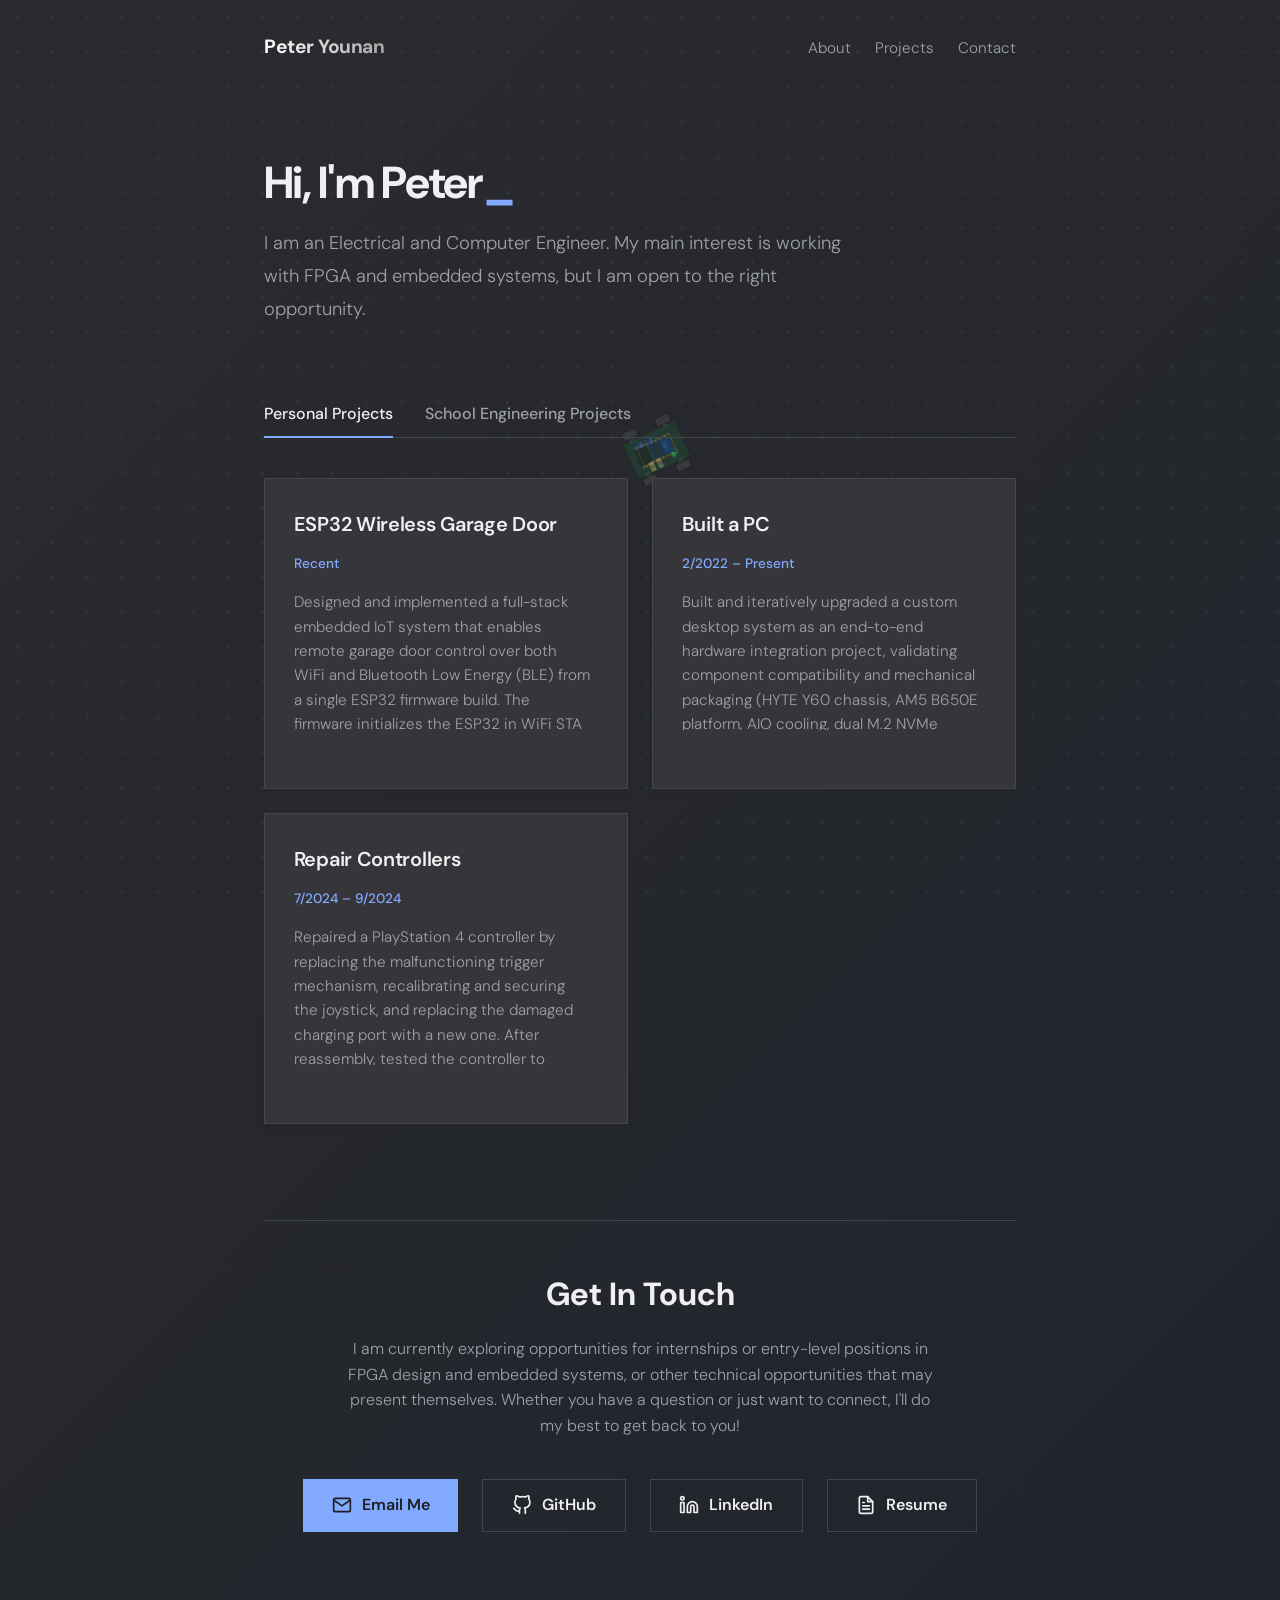
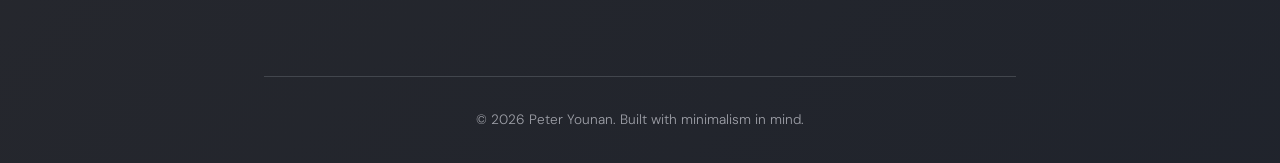
==== index.html @ b7f82e32 "Add Arduino car animation, thinner font (DM Sans), remove rounded corners, click-to-stop LED rainbow" ====
<!DOCTYPE html>
<html lang="en">

<head>
    <meta charset="UTF-8">
    <meta name="viewport" content="width=device-width, initial-scale=1.0">
    <meta name="description"
        content="Peter Younan - Electrical and Computer Engineer specializing in FPGA and embedded systems.">
    <title>Peter Younan | Portfolio</title>
    <link rel="preconnect" href="https://fonts.googleapis.com">
    <link rel="preconnect" href="https://fonts.gstatic.com" crossorigin>
    <link href="https://fonts.googleapis.com/css2?family=DM+Sans:wght@300;400;500&display=swap" rel="stylesheet">
    <link rel="stylesheet" href="style.css">
</head>

<body>
    <canvas id="bg-car-canvas"></canvas>
    <div class="container">
        <header>
            <nav>
                <div class="logo">Peter Younan</div>
                <ul class="nav-links">
                    <li><a href="#">About</a></li>
                    <li><a href="#projects">Projects</a></li>
                    <li><a href="#contact">Contact</a></li>
                </ul>
            </nav>
            <section class="hero">
                <h1>Hi, I'm Peter<span class="cursor">_</span></h1>
                <p>I am an Electrical and Computer Engineer. My main interest is working with FPGA and embedded systems,
                    but I am open to the right opportunity.</p>
            </section>
        </header>

        <main id="projects">
            <div class="tabs">
                <button class="tab-button active" data-tab="personal">Personal Projects</button>
                <button class="tab-button" data-tab="school">School Engineering Projects</button>
            </div>

            <div class="tab-content active" id="personal">
                <div class="project-grid">
                    <div class="project-card">
                        <h3>ESP32 Wireless Garage Door</h3>
                        <p class="project-date">Recent</p>
                        <p class="project-desc">Designed and implemented a full-stack embedded IoT system that enables
                            remote garage door control over both WiFi and Bluetooth Low Energy (BLE) from a single ESP32
                            firmware build. The firmware initializes the ESP32 in WiFi STA mode, connects to a local
                            network, and spins up an HTTP web server on port 80 that serves a self-hosted control
                            interface &mdash; no app or cloud dependency required. The frontend uses asynchronous
                            JavaScript fetch() calls to hit the /pulse endpoint, triggering a 300ms active-low relay
                            pulse on GPIO 23 that simulates a physical button press on the existing garage door opener,
                            requiring zero modification to the original hardware.<br><br>In parallel, a BLE GATT server
                            runs with a custom 128-bit service UUID and writable characteristic, allowing any
                            BLE-capable device to trigger the same pulse by writing a non-zero byte. Connection
                            lifecycle callbacks handle auto-restart of BLE advertising on client disconnect, maintaining
                            persistent discoverability. GPIO state is safely initialized on boot to keep the relay off
                            regardless of startup transients.<br><br><strong>Stack:</strong> C++ &bull; Arduino-ESP32
                            SDK &bull; BLE GATT &bull; HTTP &bull; GPIO</p>
                    </div>
                    <div class="project-card">
                        <h3>Built a PC</h3>
                        <p class="project-date">2/2022 &ndash; Present</p>
                        <p class="project-desc">Built and iteratively upgraded a custom desktop system as an end-to-end
                            hardware integration project, validating component compatibility and mechanical packaging
                            (HYTE Y60 chassis, AM5 B650E platform, AIO cooling, dual M.2 NVMe storage). Performed
                            motherboard BIOS/firmware updates to ensure stable CPU support (Ryzen 7 7800X3D), installed
                            and configured Windows on NVMe storage, and executed bring-up verification (POST/boot,
                            device detection). Resolved integration issues through systematic cable routing and
                            connector/clearance troubleshooting to improve airflow, serviceability, and overall system
                            reliability.</p>
                    </div>
                    <div class="project-card">
                        <h3>Repair Controllers</h3>
                        <p class="project-date">7/2024 &ndash; 9/2024</p>
                        <p class="project-desc">Repaired a PlayStation 4 controller by replacing the malfunctioning
                            trigger mechanism, recalibrating and securing the joystick, and replacing the damaged
                            charging port with a new one. After reassembly, tested the controller to ensure all
                            functionalities were restored and collected components from other faulty controllers to
                            restore another controller and worked after diagnostic test.</p>
                    </div>
                </div>
            </div>

            <div class="tab-content" id="school">
                <div class="project-grid">
                    <div class="project-card">
                        <h3>Bluetooth-Controlled Smart Car</h3>
                        <p class="project-date">1/2026 &ndash; 3/2026</p>
                        <p class="project-desc">Designed and built a fully functional 4WD robotic car controlled
                            wirelessly via a smartphone and HC-05 Bluetooth module. The system uses an
                            Arduino-compatible microcontroller to receive serial commands and drive four DC gear motors
                            through two L293D H-bridge ICs using PWM speed control.<br><br>Key
                            contributions:<br>Architected the full hardware stack: HC-05 UART serial link &rarr; Arduino
                            &rarr; dual L293D motor drivers &rarr; 4WD chassis. Wrote and tested embedded C++ firmware
                            implementing real-time Bluetooth command parsing, differential steering logic, and safe
                            motor startup state. Designed the software control flowchart and documented the complete
                            wiring configuration across 12 motor-driver pin connections. Conducted power and cost
                            analysis for a future ultrasonic obstacle-detection feature (HC-SR04), computing a 75 mW
                            draw increase at $6.95 added hardware cost. Addressed real-world design factors including
                            public safety, environmental impact, and accessibility.</p>
                        <a href="Bluetooth_Design_Project.pdf" target="_blank" rel="noopener noreferrer"
                            class="project-link">Read Project PDF &rarr;</a>
                    </div>
                    <div class="project-card">
                        <h3>Automated Blinds</h3>
                        <p class="project-date">1/2025 &ndash; 4/2025</p>
                        <p class="project-desc">A group of engineers created a design for an automated blind with
                            calculations of torque for correct motors, built a design in CAD to ensure measurements fit
                            together for motors and 3D printed parts. Controlled how it operated with a light sensor and
                            a motor to move the blinds from open to closed based on the lux level reading. Created
                            manual mode with remote to open or close blinds.</p>
                        <a href="Team_3_EGR2800_Design_Proposal.pdf" target="_blank" rel="noopener noreferrer"
                            class="project-link">Read Design Proposal &rarr;</a>
                    </div>
                    <div class="project-card">
                        <h3>Tic Tac Toe Game</h3>
                        <p class="project-date">2/2025 &ndash; 4/2025</p>
                        <p class="project-desc">Collaborated with three engineers to build an interactive Tic-Tac-Toe
                            game on the Dragon12-Lite board using C. Implemented a physical, illuminated game board on a
                            breadboard with a 9x9 LED grid driven through the board's data pins for real-time move
                            visualization. Developed joystick controls enabling up/down/left/right and diagonal
                            navigation for simple gameplay. Implemented the board's built-in LCD to manage the user
                            interface to say players turn, keep track of game score, and display winner.</p>
                        <a href="Tic-Tac-Toe.pdf" target="_blank" rel="noopener noreferrer" class="project-link">Read
                            Game Report &rarr;</a>
                    </div>
                    <div class="project-card">
                        <h3>Signed Calculator FPGA</h3>
                        <p class="project-date">1/2024 &ndash; 4/2024</p>
                        <p class="project-desc">Group of engineers designed a schematic for the calculator for each
                            component and logic function. Programed using a Nexys A7-100T board by coding the parts in
                            Vivado to create addition, subtraction, multiplication, and division functions for signed
                            and unsigned numbers and displayed it with LEDs and function ran by pressing buttons on the
                            board. Tested by generating waveform and verified output on the board.</p>
                        <a href="FPGA_Calculator_Project.pdf" target="_blank" rel="noopener noreferrer"
                            class="project-link">Read Logic Schematic &rarr;</a>
                    </div>
                    <div class="project-card">
                        <h3>CATIA Kitchen Mixer</h3>
                        <p class="project-date">9/2022 &ndash; 12/2022</p>
                        <p class="project-desc">Collaborated with 2 engineers to design a full-scale kitchen mixer in
                            CATIA, each teammate modeled assigned components like housing, gear train, motor mount,
                            bowl, whisk. Divided the work between each member and assembled all necessary components to
                            assemble life size replica of mixer in CAD. Exploded the parts while labeling each component
                            and created a presentation for manufacture and explain each part and functionality as
                            intended for industry.</p>
                        <a href="javascript:void(0);" onclick="openModal('kitchenMixer')" class="project-link">View
                            Project Slides &rarr;</a>
                    </div>
                </div>
            </div>
        </main>

        <section id="contact" class="contact-section">
            <h2>Get In Touch</h2>
            <p>I am currently exploring opportunities for internships or entry-level positions in FPGA design and
                embedded systems, or other technical opportunities that may present themselves. Whether you have a
                question or just want to connect, I'll do my best to get back to you!</p>
            <div class="contact-links">
                <a href="mailto:your.email@example.com" class="contact-btn">
                    <svg xmlns="http://www.w3.org/2000/svg" width="20" height="20" viewBox="0 0 24 24" fill="none"
                        stroke="currentColor" stroke-width="2" stroke-linecap="round" stroke-linejoin="round">
                        <path d="M4 4h16c1.1 0 2 .9 2 2v12c0 1.1-.9 2-2 2H4c-1.1 0-2-.9-2-2V6c0-1.1.9-2 2-2z"></path>
                        <polyline points="22,6 12,13 2,6"></polyline>
                    </svg>
                    Email Me
                </a>
                <a href="https://github.com/Petre000" target="_blank" rel="noopener noreferrer"
                    class="contact-btn outline">
                    <svg xmlns="http://www.w3.org/2000/svg" width="20" height="20" viewBox="0 0 24 24" fill="none"
                        stroke="currentColor" stroke-width="2" stroke-linecap="round" stroke-linejoin="round">
                        <path
                            d="M9 19c-5 1.5-5-2.5-7-3m14 6v-3.87a3.37 3.37 0 0 0-.94-2.61c3.14-.35 6.44-1.54 6.44-7A5.44 5.44 0 0 0 20 4.77 5.07 5.07 0 0 0 19.91 1S18.73.65 16 2.48a13.38 13.38 0 0 0-7 0C6.27.65 5.09 1 5.09 1A5.07 5.07 0 0 0 5 4.77a5.44 5.44 0 0 0-1.5 3.78c0 5.42 3.3 6.61 6.44 7A3.37 3.37 0 0 0 9 18.13V22">
                        </path>
                    </svg>
                    GitHub
                </a>
                <a href="https://www.linkedin.com/in/peter-younan-989961299/" target="_blank" rel="noopener noreferrer"
                    class="contact-btn outline">
                    <svg xmlns="http://www.w3.org/2000/svg" width="20" height="20" viewBox="0 0 24 24" fill="none"
                        stroke="currentColor" stroke-width="2" stroke-linecap="round" stroke-linejoin="round">
                        <path d="M16 8a6 6 0 0 1 6 6v7h-4v-7a2 2 0 0 0-2-2 2 2 0 0 0-2 2v7h-4v-7a6 6 0 0 1 6-6z"></path>
                        <rect x="2" y="9" width="4" height="12"></rect>
                        <circle cx="4" cy="4" r="2"></circle>
                    </svg>
                    LinkedIn
                </a>
                <a href="resume.pdf" target="_blank" rel="noopener noreferrer" class="contact-btn outline">
                    <svg xmlns="http://www.w3.org/2000/svg" width="20" height="20" viewBox="0 0 24 24" fill="none"
                        stroke="currentColor" stroke-width="2" stroke-linecap="round" stroke-linejoin="round">
                        <path d="M14 2H6a2 2 0 0 0-2 2v16a2 2 0 0 0 2 2h12a2 2 0 0 0 2-2V8z"></path>
                        <polyline points="14 2 14 8 20 8"></polyline>
                        <line x1="16" y1="13" x2="8" y2="13"></line>
                        <line x1="16" y1="17" x2="8" y2="17"></line>
                        <polyline points="10 9 9 9 8 9"></polyline>
                    </svg>
                    Resume
                </a>
            </div>
        </section>

        <footer>
            <p>&copy; 2026 Peter Younan. Built with minimalism in mind.</p>
        </footer>
    </div>

    <!-- Project Gallery Modal -->
    <div id="project-modal" class="modal">
        <span class="close-modal" onclick="closeModal()">&times;</span>
        <div class="modal-gallery-container">
            <button class="modal-nav prev-btn" onclick="changeSlide(-1)">&#10094;</button>
            <div class="modal-content">
                <img id="modal-img" src="" alt="Project Slide">
                <div id="modal-caption" class="modal-caption"></div>
            </div>
            <button class="modal-nav next-btn" onclick="changeSlide(1)">&#10095;</button>
        </div>
    </div>

    <script src="script.js"></script>
</body>

</html>
---- style.css ----
:root {
    --bg-color: #2b2b2f; /* Greyish color, dark but not too dark */
    --surface-color: #36363a;
    --text-primary: #f0f0f2;
    --text-secondary: #9ea0a8;
    --accent: #82aaff;
    --accent-hover: #a1c1ff;
    --border: #42464d;
    --transition: all 0.3s cubic-bezier(0.25, 0.8, 0.25, 1);
}

/* Background car canvas */
#bg-car-canvas {
    position: fixed;
    top: 0;
    left: 0;
    width: 100%;
    height: 100%;
    pointer-events: none;
    z-index: 0;
}

* {
    margin: 0;
    padding: 0;
    box-sizing: border-box;
}

body {
    font-family: 'DM Sans', -apple-system, BlinkMacSystemFont, "Segoe UI", Roboto, Helvetica, Arial, sans-serif;
    font-weight: 300;
    background: linear-gradient(-45deg, #2b2b2f, #212630, #1c212b, #2b2b2f);
    background-size: 400% 400%;
    animation: gradientBG 20s ease infinite;
    color: var(--text-primary);
    line-height: 1.6;
    -webkit-font-smoothing: antialiased;
    position: relative;
    z-index: 0;
}

body::before {
    content: '';
    position: fixed;
    top: 0; left: 0; right: 0; bottom: 0;
    z-index: -1;
    pointer-events: none;
    background-image: radial-gradient(rgba(119, 142, 187, 0.15) 1.5px, transparent 1.5px);
    background-size: 35px 35px;
    opacity: 0.6;
}

a {
    color: var(--text-primary);
    text-decoration: none;
    transition: var(--transition);
}

a:hover {
    color: var(--accent);
}

.container {
    max-width: 800px;
    margin: 0 auto;
    padding: 2rem 1.5rem;
    position: relative;
    z-index: 1;
}

/* Header & Nav */
header {
    margin-bottom: 4rem;
    animation: fadeInDown 0.8s ease-out forwards;
    opacity: 0;
}

nav {
    display: flex;
    justify-content: space-between;
    align-items: center;
    margin-bottom: 6rem;
}

.logo {
    font-weight: 700;
    font-size: 1.2rem;
    letter-spacing: -0.5px;
    background: linear-gradient(90deg, #ffffff, #a8a8a8);
    background-clip: text;
    -webkit-background-clip: text;
    -webkit-text-fill-color: transparent;
}

.nav-links {
    list-style: none;
    display: flex;
    gap: 1.5rem;
}

.nav-links a {
    font-size: 0.95rem;
    color: var(--text-secondary);
}

.nav-links a:hover {
    color: var(--text-primary);
}

/* Hero Section */
.hero h1 {
    font-size: 2.8rem;
    font-weight: 700;
    margin-bottom: 1.2rem;
    line-height: 1.1;
    letter-spacing: -1.2px;
}

.cursor {
    display: inline-block;
    color: var(--accent);
    animation: blink 1.2s step-end infinite;
    margin-left: 2px;
}

@keyframes blink {
    0%, 100% { opacity: 1; }
    50% { opacity: 0; }
}

@keyframes gradientBG {
    0% { background-position: 0% 50%; }
    50% { background-position: 100% 50%; }
    100% { background-position: 0% 50%; }
}

.hero p {
    font-size: 1.15rem;
    color: var(--text-secondary);
    max-width: 600px;
    line-height: 1.8;
}

/* Tabs */
.tabs {
    display: flex;
    gap: 2rem;
    margin-bottom: 2.5rem;
    border-bottom: 1px solid var(--border);
    animation: fadeInUp 0.8s ease-out 0.2s forwards;
    opacity: 0;
}

.tab-button {
    background: none;
    border: none;
    color: var(--text-secondary);
    font-size: 1rem;
    font-family: inherit;
    font-weight: 500;
    padding: 0.8rem 0;
    cursor: pointer;
    position: relative;
    transition: var(--transition);
}

.tab-button:hover {
    color: var(--text-primary);
}

.tab-button.active {
    color: var(--text-primary);
}

.tab-button::after {
    content: '';
    position: absolute;
    bottom: -1px;
    left: 0;
    width: 0%;
    height: 2px;
    background-color: var(--accent);
    transition: width 0.3s cubic-bezier(0.25, 0.8, 0.25, 1);
}

.tab-button.active::after {
    width: 100%;
}

/* Projects */
.tab-content {
    display: none;
    animation: fadeIn 0.4s ease-out forwards;
}

.tab-content.active {
    display: block;
}

.project-grid {
    display: grid;
    grid-template-columns: repeat(auto-fill, minmax(320px, 1fr));
    gap: 1.5rem;
}

.project-card {
    background-color: var(--surface-color);
    border: 1px solid var(--border);
    border-radius: 0;
    padding: 1.8rem;
    transition: var(--transition);
    box-shadow: 0 4px 6px rgba(0,0,0,0.05);
}

.project-card:hover {
    transform: translateY(-6px) scale(1.015);
    box-shadow: 0 14px 28px rgba(0, 0, 0, 0.3), 0 0 20px rgba(119, 142, 187, 0.15);
    border-color: var(--accent);
    background-color: #3e4149;
}

.project-card h3 {
    font-size: 1.25rem;
    margin-bottom: 0.8rem;
    font-weight: 600;
    letter-spacing: -0.3px;
}

.project-card .project-date {
    font-size: 0.85rem;
    color: var(--accent);
    margin-bottom: 1rem;
    font-weight: 500;
}

.project-card p {
    color: var(--text-secondary);
    font-size: 0.95rem;
    line-height: 1.6;
    margin-bottom: 1.8rem;
}

.project-card .project-desc {
    max-height: 140px;
    overflow-y: auto;
    padding-right: 8px;
}

/* Custom Scrollbar for Project Descriptions */
.project-card .project-desc::-webkit-scrollbar {
    width: 6px;
}
.project-card .project-desc::-webkit-scrollbar-track {
    background: rgba(255, 255, 255, 0.03);
    border-radius: 0;
}
.project-card .project-desc::-webkit-scrollbar-thumb {
    background: #5a5f6b;
    border-radius: 0;
}
.project-card .project-desc::-webkit-scrollbar-thumb:hover {
    background: var(--accent);
}

.project-link {
    font-size: 0.9rem;
    font-weight: 600;
    color: var(--accent);
    position: relative;
    display: inline-flex;
    align-items: center;
}

.project-link:hover {
    color: var(--accent-hover);
}

/* Contact Section */
.contact-section {
    margin-top: 6rem;
    padding: 3rem 0;
    text-align: center;
    border-top: 1px solid var(--border);
    animation: fadeInUp 0.8s ease-out 0.3s forwards;
    opacity: 0;
}

.contact-section h2 {
    font-size: 2rem;
    margin-bottom: 1rem;
    font-weight: 700;
}

.contact-section p {
    color: var(--text-secondary);
    max-width: 600px;
    margin: 0 auto 2.5rem auto;
    line-height: 1.6;
}

.contact-links {
    display: flex;
    justify-content: center;
    gap: 1.5rem;
    flex-wrap: wrap;
}

.contact-btn {
    display: inline-flex;
    align-items: center;
    gap: 0.6rem;
    padding: 0.8rem 1.8rem;
    background-color: var(--accent);
    color: #1e1e24;
    font-weight: 600;
    border-radius: 0;
    transition: var(--transition);
}

.contact-btn:hover {
    background-color: var(--accent-hover);
    transform: translateY(-2px);
    color: #1e1e24;
}

.contact-btn.outline {
    background-color: transparent;
    border: 1px solid var(--border);
    color: var(--text-primary);
}

.contact-btn.outline:hover {
    border-color: var(--accent);
    color: var(--accent);
    background-color: rgba(130, 170, 255, 0.05);
}

/* Footer */
footer {
    margin-top: 6rem;
    padding-top: 2rem;
    border-top: 1px solid var(--border);
    text-align: center;
    color: var(--text-secondary);
    font-size: 0.85rem;
    animation: fadeInUp 0.8s ease-out 0.4s forwards;
    opacity: 0;
}

/* Animations */
@keyframes fadeInDown {
    from { opacity: 0; transform: translateY(-15px); }
    to { opacity: 1; transform: translateY(0); }
}

@keyframes fadeInUp {
    from { opacity: 0; transform: translateY(15px); }
    to { opacity: 1; transform: translateY(0); }
}

@keyframes fadeIn {
    from { opacity: 0; }
    to { opacity: 1; }
}

@media (max-width: 600px) {
    .tabs {
        flex-direction: column;
        gap: 0.5rem;
        border-bottom: none;
        padding-bottom: 1rem;
    }
    .tab-button::after {
        display: none;
    }
    .tab-button {
        text-align: left;
        padding: 0.8rem 1rem;
        border-radius: 0;
        background-color: var(--surface-color);
        border: 1px solid var(--border);
    }
    .tab-button.active {
        background-color: #404247;
        color: var(--accent);
        border-color: var(--accent);
    }
}

/* --- Modal Gallery Styles --- */
.modal {
    display: none;
    position: fixed;
    z-index: 1000;
    left: 0;
    top: 0;
    width: 100%;
    height: 100%;
    overflow: hidden;
    background-color: rgba(20, 20, 25, 0.95);
    backdrop-filter: blur(8px);
    opacity: 0;
    transition: opacity 0.3s ease;
}

.modal.show {
    display: flex;
    justify-content: center;
    align-items: center;
    opacity: 1;
}

.modal-gallery-container {
    display: flex;
    align-items: center;
    justify-content: center;
    width: 100%;
    max-width: 1200px;
    height: 100vh;
    position: relative;
    gap: 30px;
}

.modal-content {
    display: flex;
    flex-direction: column;
    align-items: center;
    justify-content: center;
    width: 80%;
}

#modal-img {
    max-width: 100%;
    max-height: 80vh;
    border-radius: 0;
    box-shadow: 0 10px 30px rgba(0,0,0,0.5);
    object-fit: contain;
    user-select: none;
}

.modal-caption {
    margin-top: 15px;
    color: var(--text-secondary);
    font-size: 1.1rem;
    text-align: center;
}

.close-modal {
    position: absolute;
    top: 30px;
    right: 40px;
    color: var(--text-secondary);
    font-size: 45px;
    font-weight: 300;
    cursor: pointer;
    transition: color 0.2s;
    z-index: 1001;
}

.close-modal:hover {
    color: var(--text-primary);
}

.modal-nav {
    background: rgba(255, 255, 255, 0.05);
    border: none;
    color: var(--text-secondary);
    font-size: 40px;
    padding: 20px 25px;
    cursor: pointer;
    border-radius: 0;
    transition: all 0.2s ease;
    display: flex;
    align-items: center;
    justify-content: center;
}

.modal-nav:hover {
    background: var(--accent);
    color: #1e1e24;
}

@media (max-width: 768px) {
    .modal-gallery-container {
        flex-direction: column;
    }
    .modal-nav {
        position: absolute;
        top: 50%;
        transform: translateY(-50%);
        padding: 10px 15px;
        z-index: 50;
    }
    .prev-btn { left: 10px; }
    .next-btn { right: 10px; }
    .modal-content {
        width: 100%;
        padding: 0 15px;
    }
}
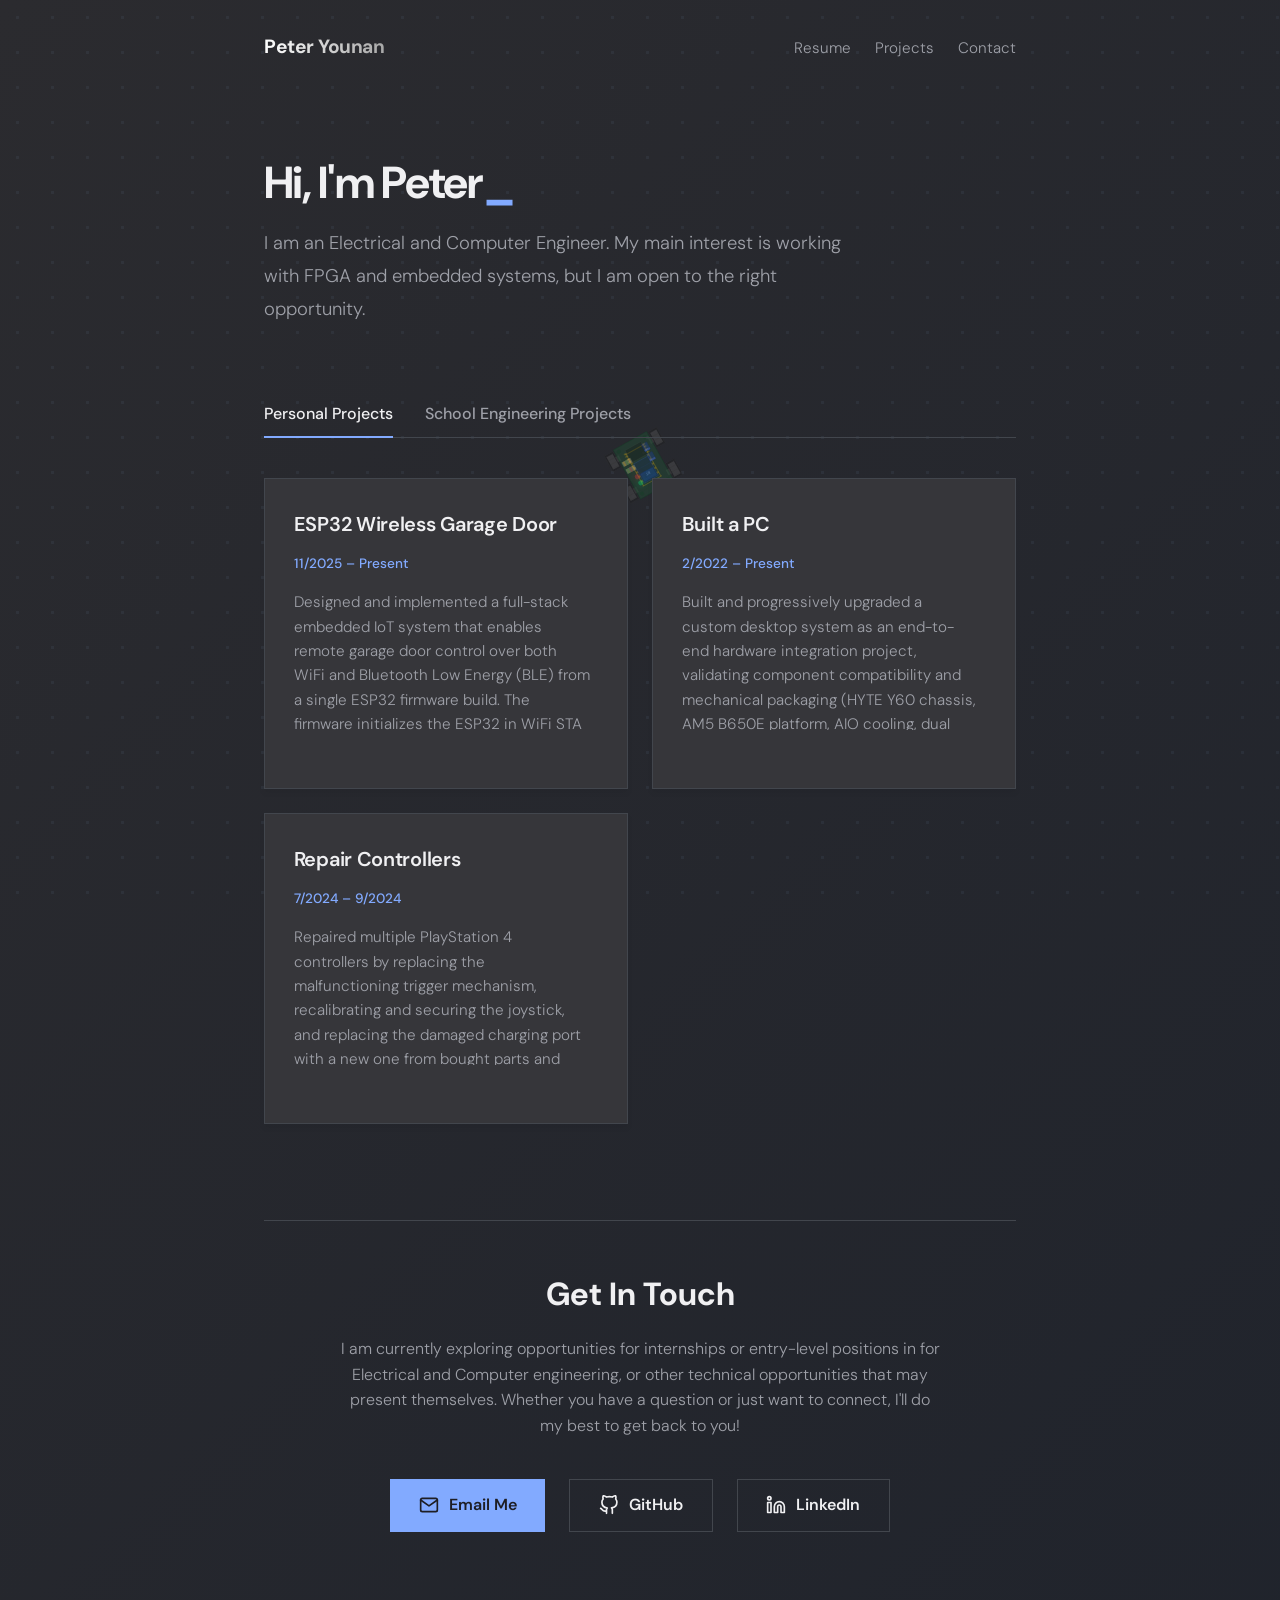
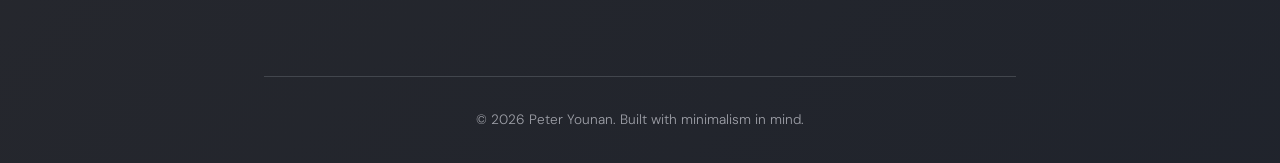
==== commit 7f9809be: "Add resume nav link, smooth scroll, project detail modals; remove resume from contact" ====
--- a/index.html
+++ b/index.html
@@ -20,7 +20,7 @@
             <nav>
                 <div class="logo">Peter Younan</div>
                 <ul class="nav-links">
-                    <li><a href="#">About</a></li>
+                    <li><a href="resume.pdf" target="_blank" rel="noopener noreferrer">Resume</a></li>
                     <li><a href="#projects">Projects</a></li>
                     <li><a href="#contact">Contact</a></li>
                 </ul>
@@ -42,15 +42,16 @@
                 <div class="project-grid">
                     <div class="project-card">
                         <h3>ESP32 Wireless Garage Door</h3>
-                        <p class="project-date">Recent</p>
+                        <p class="project-date">11/2025 &ndash; Present</p>
                         <p class="project-desc">Designed and implemented a full-stack embedded IoT system that enables
                             remote garage door control over both WiFi and Bluetooth Low Energy (BLE) from a single ESP32
                             firmware build. The firmware initializes the ESP32 in WiFi STA mode, connects to a local
-                            network, and spins up an HTTP web server on port 80 that serves a self-hosted control
-                            interface &mdash; no app or cloud dependency required. The frontend uses asynchronous
+                            network, and spins up an HTTP web server on a port that serves a self-hosted control
+                            interface, no app or cloud dependency required. The frontend uses asynchronous
                             JavaScript fetch() calls to hit the /pulse endpoint, triggering a 300ms active-low relay
                             pulse on GPIO 23 that simulates a physical button press on the existing garage door opener,
-                            requiring zero modification to the original hardware.<br><br>In parallel, a BLE GATT server
+                            requiring minimal modification to the original hardware.<br><br>In parallel, a BLE GATT
+                            server
                             runs with a custom 128-bit service UUID and writable characteristic, allowing any
                             BLE-capable device to trigger the same pulse by writing a non-zero byte. Connection
                             lifecycle callbacks handle auto-restart of BLE advertising on client disconnect, maintaining
@@ -61,7 +62,8 @@
                     <div class="project-card">
                         <h3>Built a PC</h3>
                         <p class="project-date">2/2022 &ndash; Present</p>
-                        <p class="project-desc">Built and iteratively upgraded a custom desktop system as an end-to-end
+                        <p class="project-desc">Built and progressively upgraded a custom desktop system as an
+                            end-to-end
                             hardware integration project, validating component compatibility and mechanical packaging
                             (HYTE Y60 chassis, AM5 B650E platform, AIO cooling, dual M.2 NVMe storage). Performed
                             motherboard BIOS/firmware updates to ensure stable CPU support (Ryzen 7 7800X3D), installed
@@ -73,9 +75,11 @@
                     <div class="project-card">
                         <h3>Repair Controllers</h3>
                         <p class="project-date">7/2024 &ndash; 9/2024</p>
-                        <p class="project-desc">Repaired a PlayStation 4 controller by replacing the malfunctioning
+                        <p class="project-desc">Repaired multiple PlayStation 4 controllers by replacing the
+                            malfunctioning
                             trigger mechanism, recalibrating and securing the joystick, and replacing the damaged
-                            charging port with a new one. After reassembly, tested the controller to ensure all
+                            charging port with a new one from bought parts and other faultyt controllers. After
+                            reassembly, tested the controller to ensure all
                             functionalities were restored and collected components from other faulty controllers to
                             restore another controller and worked after diagnostic test.</p>
                     </div>
@@ -154,9 +158,9 @@
 
         <section id="contact" class="contact-section">
             <h2>Get In Touch</h2>
-            <p>I am currently exploring opportunities for internships or entry-level positions in FPGA design and
-                embedded systems, or other technical opportunities that may present themselves. Whether you have a
-                question or just want to connect, I'll do my best to get back to you!</p>
+            <p>I am currently exploring opportunities for internships or entry-level positions in for Electrical
+                and Computer engineering, or other technical opportunities that may present themselves. Whether
+                you have a question or just want to connect, I'll do my best to get back to you!</p>
             <div class="contact-links">
                 <a href="mailto:your.email@example.com" class="contact-btn">
                     <svg xmlns="http://www.w3.org/2000/svg" width="20" height="20" viewBox="0 0 24 24" fill="none"
@@ -186,17 +190,7 @@
                     </svg>
                     LinkedIn
                 </a>
-                <a href="resume.pdf" target="_blank" rel="noopener noreferrer" class="contact-btn outline">
-                    <svg xmlns="http://www.w3.org/2000/svg" width="20" height="20" viewBox="0 0 24 24" fill="none"
-                        stroke="currentColor" stroke-width="2" stroke-linecap="round" stroke-linejoin="round">
-                        <path d="M14 2H6a2 2 0 0 0-2 2v16a2 2 0 0 0 2 2h12a2 2 0 0 0 2-2V8z"></path>
-                        <polyline points="14 2 14 8 20 8"></polyline>
-                        <line x1="16" y1="13" x2="8" y2="13"></line>
-                        <line x1="16" y1="17" x2="8" y2="17"></line>
-                        <polyline points="10 9 9 9 8 9"></polyline>
-                    </svg>
-                    Resume
-                </a>
+
             </div>
         </section>
 
@@ -218,6 +212,17 @@
         </div>
     </div>
 
+    <!-- Project Detail Modal -->
+    <div id="detail-modal" class="detail-modal" onclick="closeDetailModal(event)">
+        <div class="detail-modal-box">
+            <button class="detail-close" onclick="closeDetailModal()">&times;</button>
+            <h3 id="detail-title" class="detail-title"></h3>
+            <p id="detail-date" class="detail-date"></p>
+            <p id="detail-body" class="detail-body"></p>
+            <a id="detail-link" class="project-link detail-link-el" href="#" target="_blank" rel="noopener noreferrer" style="display:none;"></a>
+        </div>
+    </div>
+
     <script src="script.js"></script>
 </body>
 
--- a/style.css
+++ b/style.css
@@ -1,3 +1,7 @@
+html {
+    scroll-behavior: smooth;
+}
+
 :root {
     --bg-color: #2b2b2f; /* Greyish color, dark but not too dark */
     --surface-color: #36363a;
@@ -498,3 +502,103 @@
         padding: 0 15px;
     }
 }
+
+/* --- Project Detail Modal --- */
+.project-card h3 {
+    cursor: pointer;
+    transition: color 0.2s ease;
+}
+
+.project-card h3:hover {
+    color: var(--accent);
+}
+
+.detail-modal {
+    display: none;
+    position: fixed;
+    z-index: 2000;
+    inset: 0;
+    background: rgba(15, 15, 20, 0.85);
+    backdrop-filter: blur(10px);
+    justify-content: center;
+    align-items: center;
+    padding: 1.5rem;
+    opacity: 0;
+    transition: opacity 0.25s ease;
+}
+
+.detail-modal.show {
+    display: flex;
+    opacity: 1;
+}
+
+.detail-modal-box {
+    background: var(--surface-color);
+    border: 1px solid var(--border);
+    max-width: 640px;
+    width: 100%;
+    max-height: 85vh;
+    overflow-y: auto;
+    padding: 2.5rem 2.2rem 2rem;
+    position: relative;
+    transform: scale(0.92) translateY(16px);
+    transition: transform 0.28s cubic-bezier(0.25, 0.8, 0.25, 1), opacity 0.25s ease;
+    opacity: 0;
+}
+
+.detail-modal.show .detail-modal-box {
+    transform: scale(1) translateY(0);
+    opacity: 1;
+}
+
+.detail-close {
+    position: absolute;
+    top: 1rem;
+    right: 1.2rem;
+    background: none;
+    border: none;
+    color: var(--text-secondary);
+    font-size: 1.8rem;
+    cursor: pointer;
+    line-height: 1;
+    padding: 0;
+    transition: color 0.2s;
+}
+
+.detail-close:hover {
+    color: var(--text-primary);
+}
+
+.detail-title {
+    font-size: 1.4rem;
+    font-weight: 600;
+    letter-spacing: -0.3px;
+    margin-bottom: 0.4rem;
+    padding-right: 2rem;
+}
+
+.detail-date {
+    font-size: 0.85rem;
+    color: var(--accent);
+    font-weight: 500;
+    margin-bottom: 1.2rem;
+}
+
+.detail-body {
+    color: var(--text-secondary);
+    font-size: 0.97rem;
+    line-height: 1.75;
+    white-space: pre-wrap;
+    margin-bottom: 1.5rem;
+}
+
+.detail-link-el {
+    display: inline-flex !important;
+    margin-top: 0.5rem;
+}
+
+/* Custom scrollbar in detail modal */
+.detail-modal-box::-webkit-scrollbar { width: 6px; }
+.detail-modal-box::-webkit-scrollbar-track { background: rgba(255,255,255,0.03); }
+.detail-modal-box::-webkit-scrollbar-thumb { background: #5a5f6b; }
+.detail-modal-box::-webkit-scrollbar-thumb:hover { background: var(--accent); }
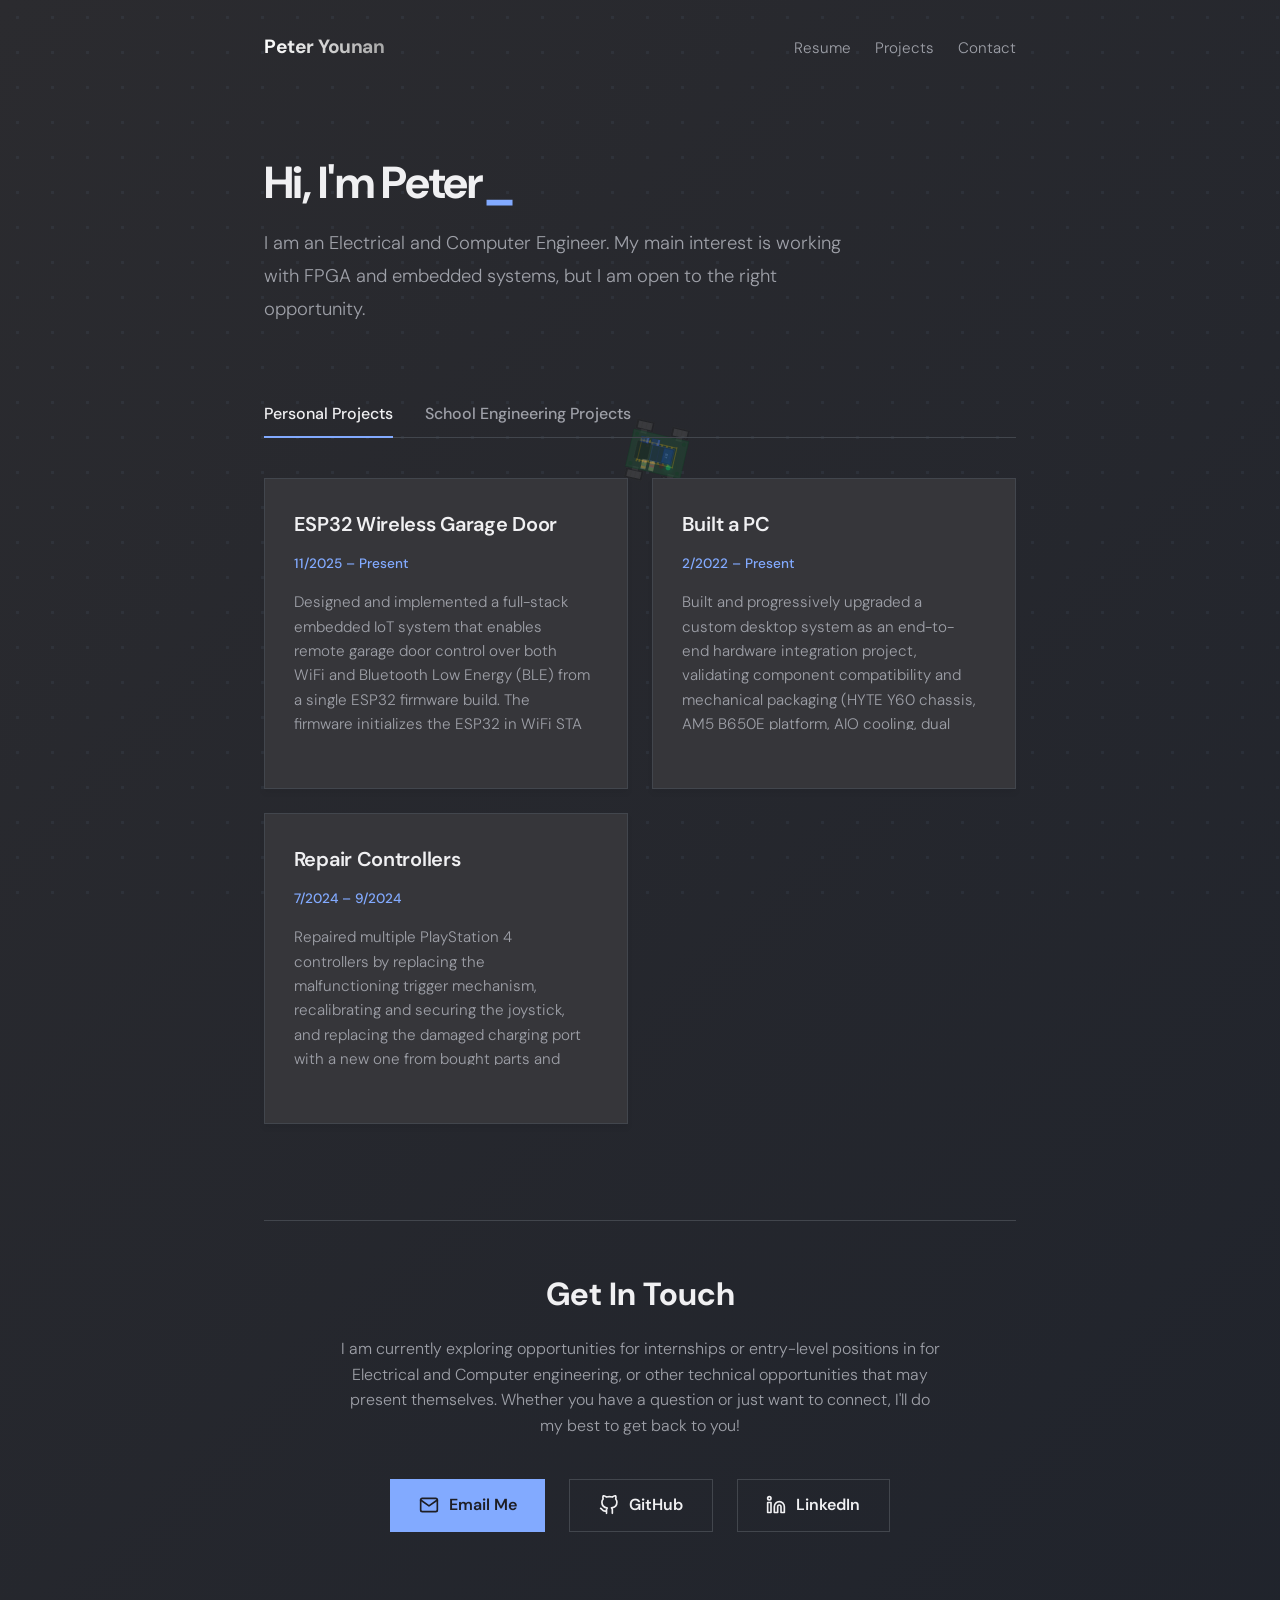
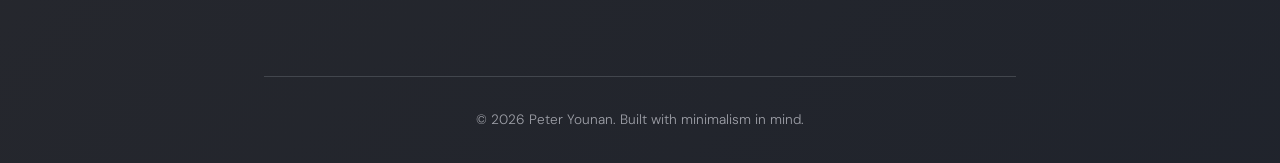
==== commit 5bf9e622: "Add CAN and LED projects with PDF docs and compressed videos" ====
--- a/index.html
+++ b/index.html
@@ -88,6 +88,34 @@
 
             <div class="tab-content" id="school">
                 <div class="project-grid">
+                    <div class="project-card">
+                        <h3>CAN Temperature Monitor</h3>
+                        <p class="project-date">2/2026 - 4/2026</p>
+                        <p class="project-desc">Designed and implemented a CAN bus temperature monitoring system.
+                            Created a complete project report, presentation slides, and a functional video demonstration
+                            showcasing the system's capabilities.</p>
+                        <a href="CAN_Temp_Monitor_Report_4721.docx.pdf" target="_blank" rel="noopener noreferrer"
+                            class="project-link">Read Final Report &rarr;</a>
+                        <a href="CAN_Temp_Monitor_Presentation_4721.pdf" target="_blank" rel="noopener noreferrer"
+                            class="project-link" style="margin-left: 10px;">View Project Slides &rarr;</a>
+                        <a href="javascript:void(0);" onclick="openVideoModal('Project_Demo_4721.mp4')"
+                            class="project-link" style="margin-left: 10px;">Watch Video Demo &rarr;</a>
+                    </div>
+                    <div class="project-card">
+                        <h3>Temperature & Position Controlled LED</h3>
+                        <p class="project-date">1/2026 &ndash; 4/2026</p>
+                        <p class="project-desc">Designed and implemented an FPGA-based embedded system that controls the
+                            color and intensity of an RGB LED depending on the ambient temperature and the physical
+                            position/orientation. Developed with VHDL using a Vivado workflow, integrating accelerometer
+                            and temperature sensors, managing hardware I/O mapping, and synthesizing logic down to
+                            bitstream.</p>
+                        <a href="rgb_led_final_report.pdf" target="_blank" rel="noopener noreferrer"
+                            class="project-link">Read Final Report &rarr;</a>
+                        <a href="rgb_led_final_slides.pdf" target="_blank" rel="noopener noreferrer"
+                            class="project-link" style="margin-left: 10px;">View Project Slides &rarr;</a>
+                        <a href="javascript:void(0);" onclick="openVideoModal('led_demo.mp4')" class="project-link"
+                            style="margin-left: 10px;">Watch Video Demo &rarr;</a>
+                    </div>
                     <div class="project-card">
                         <h3>Bluetooth-Controlled Smart Car</h3>
                         <p class="project-date">1/2026 &ndash; 3/2026</p>
@@ -219,7 +247,29 @@
             <h3 id="detail-title" class="detail-title"></h3>
             <p id="detail-date" class="detail-date"></p>
             <p id="detail-body" class="detail-body"></p>
-            <a id="detail-link" class="project-link detail-link-el" href="#" target="_blank" rel="noopener noreferrer" style="display:none;"></a>
+            <a id="detail-link" class="project-link detail-link-el" href="#" target="_blank" rel="noopener noreferrer"
+                style="display:none;"></a>
+        </div>
+    </div>
+
+    <!-- Video Modal -->
+    <div id="video-modal" class="modal" onclick="closeVideoModal(event)">
+        <span class="close-modal" onclick="closeVideoModal()">&times;</span>
+        <div class="modal-content"
+            style="background: transparent; box-shadow: none; display: flex; justify-content: center; align-items: center; height: 100%;">
+            <video id="modal-video" controls style="max-width: 90vw; max-height: 80vh;">
+                <source src="" type="video/mp4">
+                Your browser does not support the video tag.
+            </video>
+        </div>
+    </div>
+
+    <!-- PowerPoint Modal -->
+    <div id="ppt-modal" class="modal" onclick="closePptModal(event)">
+        <span class="close-modal" onclick="closePptModal()">&times;</span>
+        <div class="modal-content"
+            style="background: transparent; box-shadow: none; display: flex; justify-content: center; align-items: center; height: 90vh; width: 90vw; max-width: none;">
+            <iframe id="ppt-iframe" src="" width="100%" height="100%" frameborder="0"></iframe>
         </div>
     </div>
 
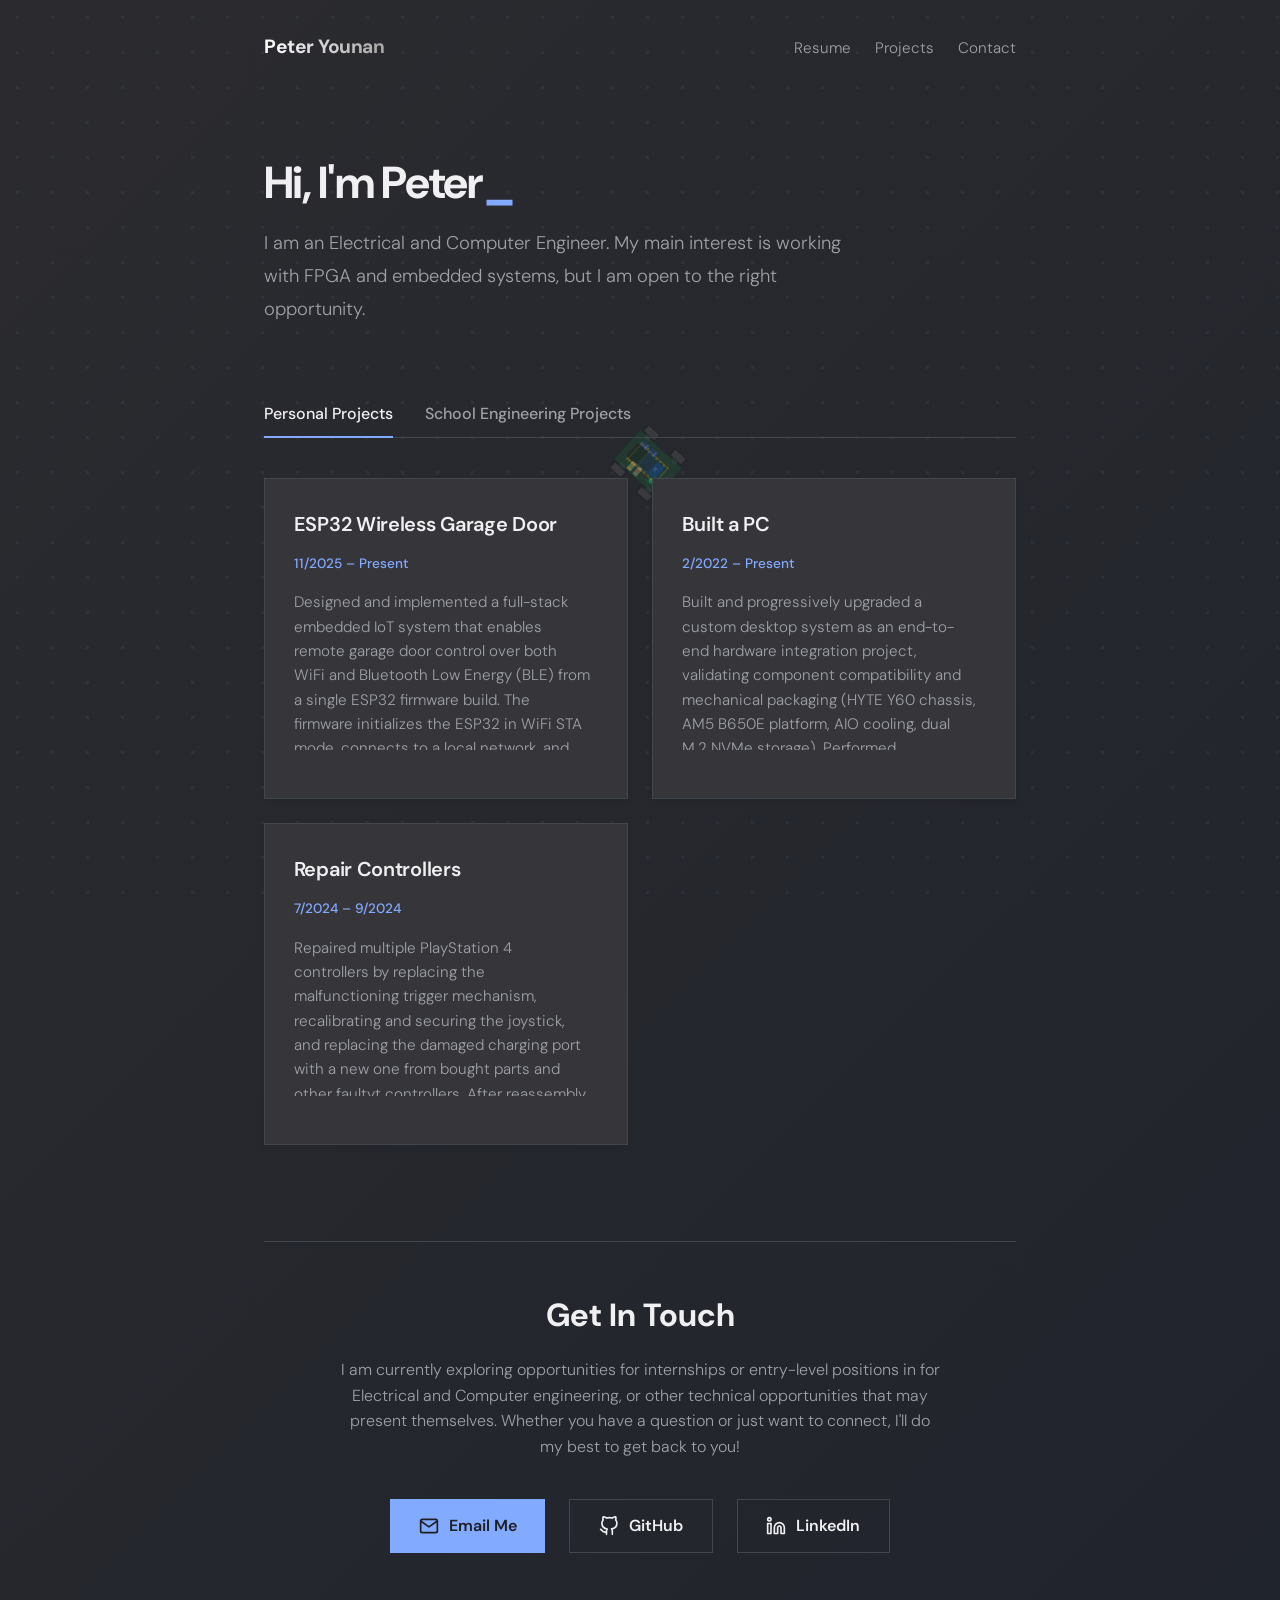
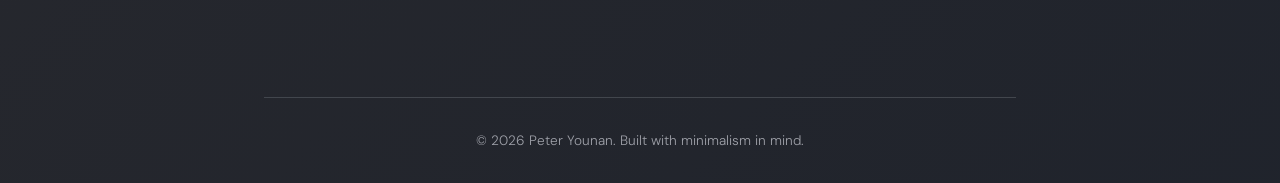
==== commit 761b6d52: "Update CAN project description and modernize link layout" ====
--- a/index.html
+++ b/index.html
@@ -20,7 +20,7 @@
             <nav>
                 <div class="logo">Peter Younan</div>
                 <ul class="nav-links">
-                    <li><a href="resume.pdf" target="_blank" rel="noopener noreferrer">Resume</a></li>
+                    <li><a href="Resume_PeterYounan2026.pdf" target="_blank" rel="noopener noreferrer">Resume</a></li>
                     <li><a href="#projects">Projects</a></li>
                     <li><a href="#contact">Contact</a></li>
                 </ul>
@@ -92,14 +92,14 @@
                         <h3>CAN Temperature Monitor</h3>
                         <p class="project-date">2/2026 - 4/2026</p>
                         <p class="project-desc">Designed and implemented a CAN bus temperature monitoring system.
-                            Created a complete project report, presentation slides, and a functional video demonstration
-                            showcasing the system's capabilities.</p>
-                        <a href="CAN_Temp_Monitor_Report_4721.docx.pdf" target="_blank" rel="noopener noreferrer"
-                            class="project-link">Read Final Report &rarr;</a>
-                        <a href="CAN_Temp_Monitor_Presentation_4721.pdf" target="_blank" rel="noopener noreferrer"
-                            class="project-link" style="margin-left: 10px;">View Project Slides &rarr;</a>
-                        <a href="javascript:void(0);" onclick="openVideoModal('Project_Demo_4721.mp4')"
-                            class="project-link" style="margin-left: 10px;">Watch Video Demo &rarr;</a>
+                            Developed a comprehensive project report and professional presentation slides detailing the
+                            system architecture, hardware integration, and bus communication protocols.</p>
+                        <div class="project-links-container">
+                            <a href="CAN_Temp_Monitor_Report_4721.docx.pdf" target="_blank" rel="noopener noreferrer"
+                                class="project-link">Read Final Report &rarr;</a>
+                            <a href="CAN_Temp_Monitor_Presentation_4721.pdf" target="_blank" rel="noopener noreferrer"
+                                class="project-link">View Project Slides &rarr;</a>
+                        </div>
                     </div>
                     <div class="project-card">
                         <h3>Temperature & Position Controlled LED</h3>
@@ -109,12 +109,14 @@
                             position/orientation. Developed with VHDL using a Vivado workflow, integrating accelerometer
                             and temperature sensors, managing hardware I/O mapping, and synthesizing logic down to
                             bitstream.</p>
-                        <a href="rgb_led_final_report.pdf" target="_blank" rel="noopener noreferrer"
-                            class="project-link">Read Final Report &rarr;</a>
-                        <a href="rgb_led_final_slides.pdf" target="_blank" rel="noopener noreferrer"
-                            class="project-link" style="margin-left: 10px;">View Project Slides &rarr;</a>
-                        <a href="javascript:void(0);" onclick="openVideoModal('led_demo.mp4')" class="project-link"
-                            style="margin-left: 10px;">Watch Video Demo &rarr;</a>
+                        <div class="project-links-container">
+                            <a href="rgb_led_final_report.pdf" target="_blank" rel="noopener noreferrer"
+                                class="project-link">Read Final Report &rarr;</a>
+                            <a href="rgb_led_final_slides.pdf" target="_blank" rel="noopener noreferrer"
+                                class="project-link">View Project Slides &rarr;</a>
+                            <a href="javascript:void(0);" onclick="openVideoModal('led_demo.mp4')"
+                                class="project-link">Watch Video Demo &rarr;</a>
+                        </div>
                     </div>
                     <div class="project-card">
                         <h3>Bluetooth-Controlled Smart Car</h3>
--- a/style.css
+++ b/style.css
@@ -245,9 +245,17 @@
 }
 
 .project-card .project-desc {
-    max-height: 140px;
+    max-height: 160px;
     overflow-y: auto;
     padding-right: 8px;
+    margin-bottom: 1.2rem; /* Reduced from 1.8rem */
+}
+
+.project-links-container {
+    display: flex;
+    flex-wrap: wrap;
+    gap: 15px;
+    align-items: center;
 }
 
 /* Custom Scrollbar for Project Descriptions */
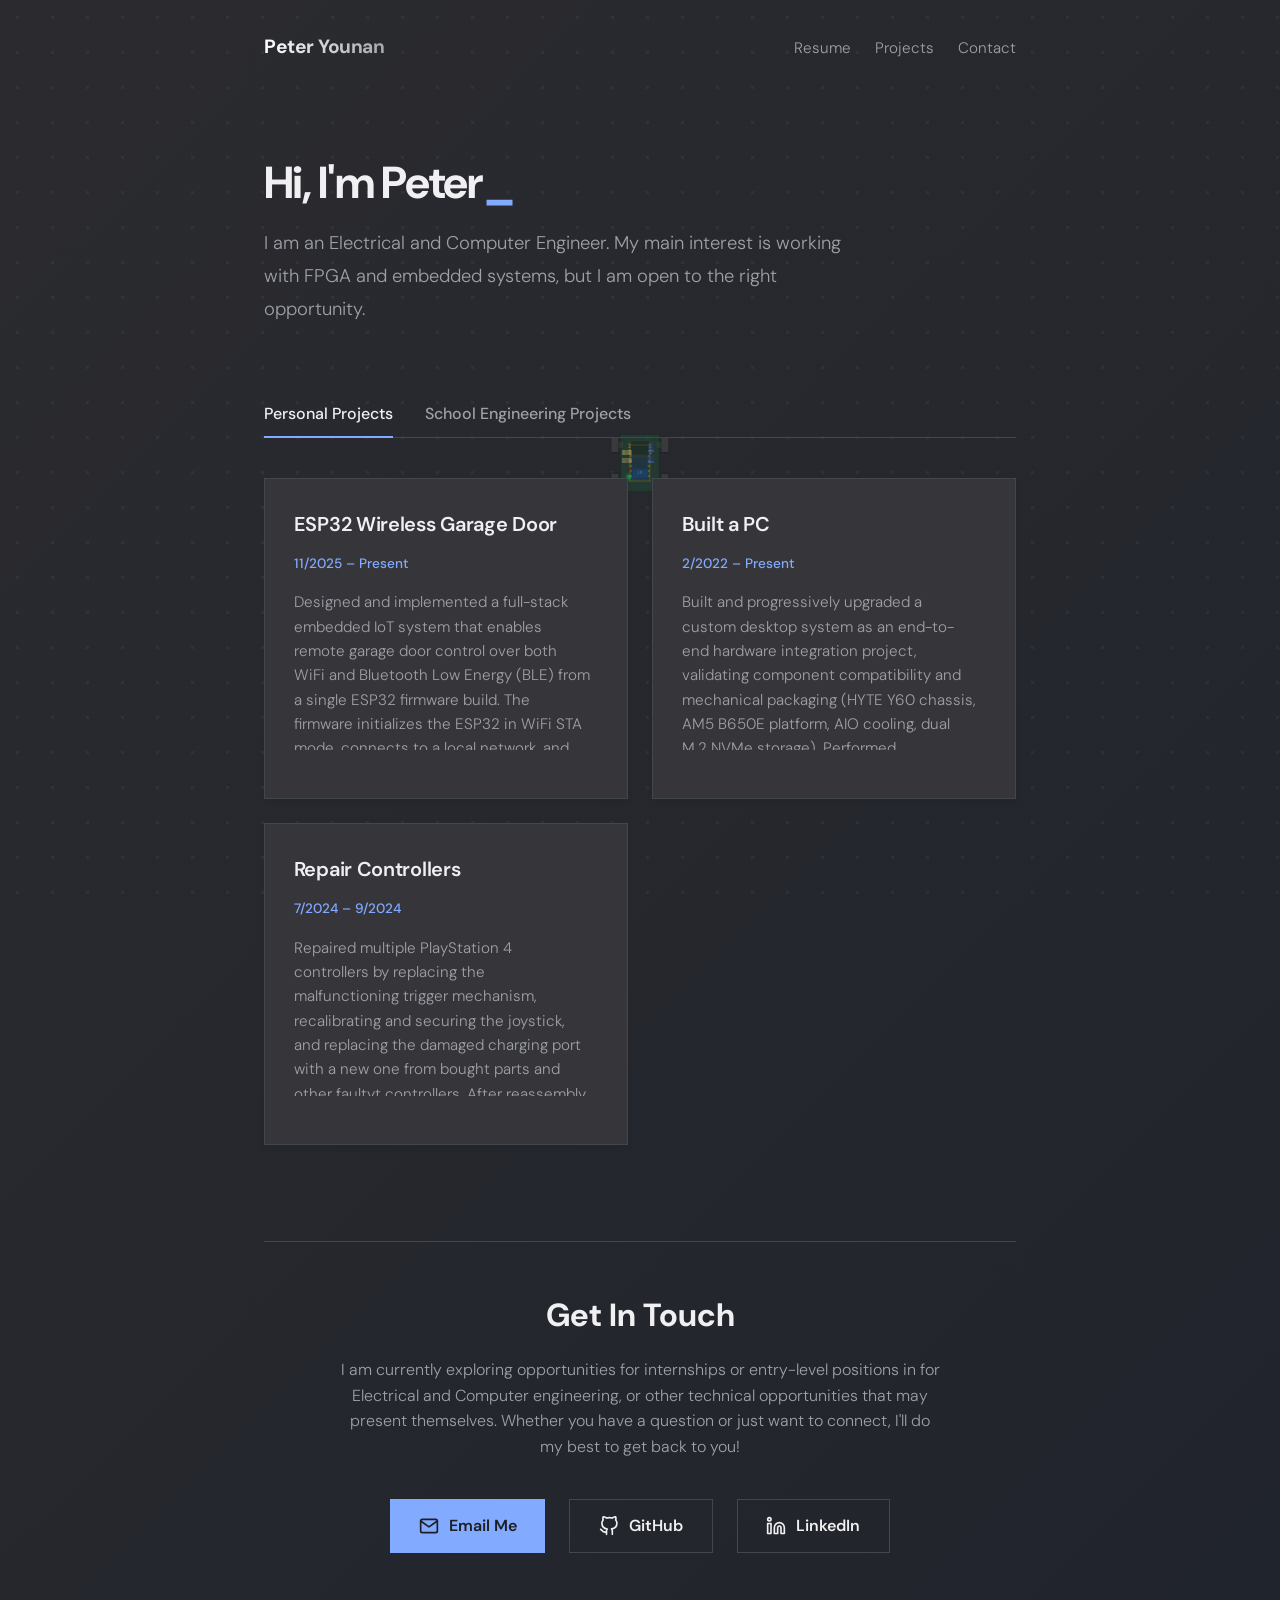
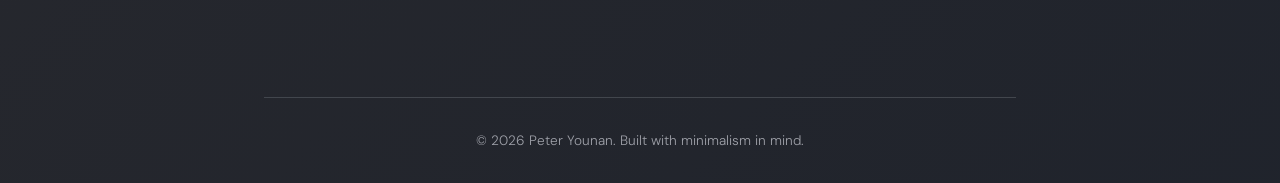
==== commit e8f2a979: "Fix contact links (email and LinkedIn) and add workspace file" ====
--- a/index.html
+++ b/index.html
@@ -210,7 +210,7 @@
                     </svg>
                     GitHub
                 </a>
-                <a href="https://www.linkedin.com/in/peter-younan-989961299/" target="_blank" rel="noopener noreferrer"
+                <a href="https://www.linkedin.com/in/peter-younan-/" target="_blank" rel="noopener noreferrer"
                     class="contact-btn outline">
                     <svg xmlns="http://www.w3.org/2000/svg" width="20" height="20" viewBox="0 0 24 24" fill="none"
                         stroke="currentColor" stroke-width="2" stroke-linecap="round" stroke-linejoin="round">
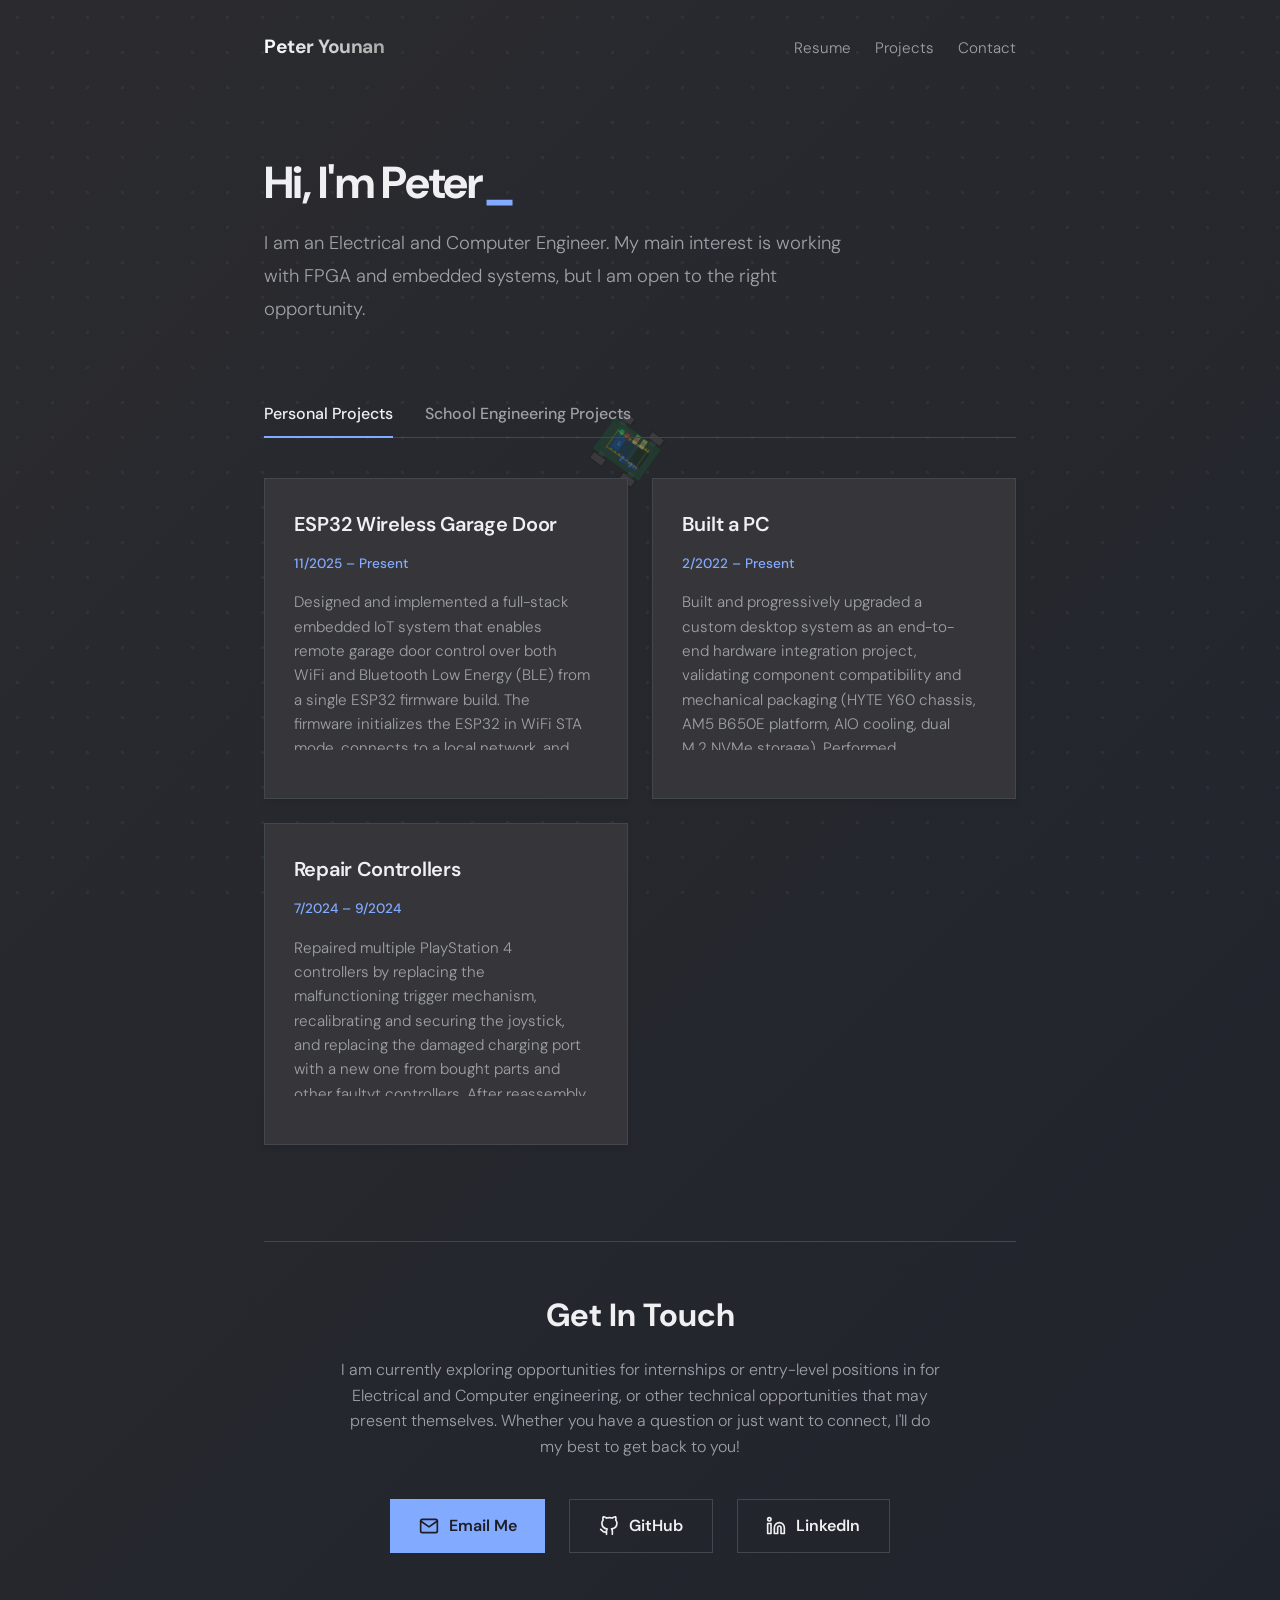
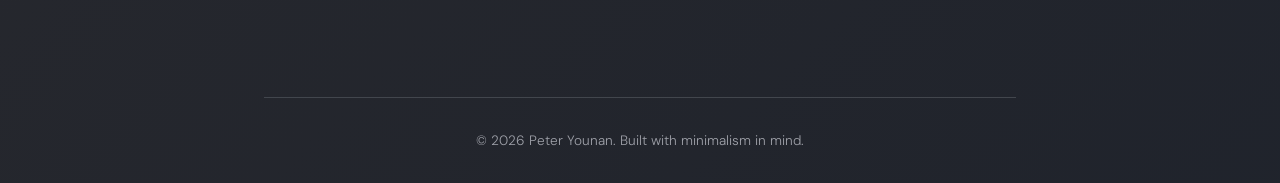
==== commit 10d321b8: "Fix email link to peteryounan2004@gmail.com" ====
--- a/index.html
+++ b/index.html
@@ -192,7 +192,7 @@
                 and Computer engineering, or other technical opportunities that may present themselves. Whether
                 you have a question or just want to connect, I'll do my best to get back to you!</p>
             <div class="contact-links">
-                <a href="mailto:your.email@example.com" class="contact-btn">
+                <a href="mailto:peteryounan2004@gmail.com" class="contact-btn">
                     <svg xmlns="http://www.w3.org/2000/svg" width="20" height="20" viewBox="0 0 24 24" fill="none"
                         stroke="currentColor" stroke-width="2" stroke-linecap="round" stroke-linejoin="round">
                         <path d="M4 4h16c1.1 0 2 .9 2 2v12c0 1.1-.9 2-2 2H4c-1.1 0-2-.9-2-2V6c0-1.1.9-2 2-2z"></path>
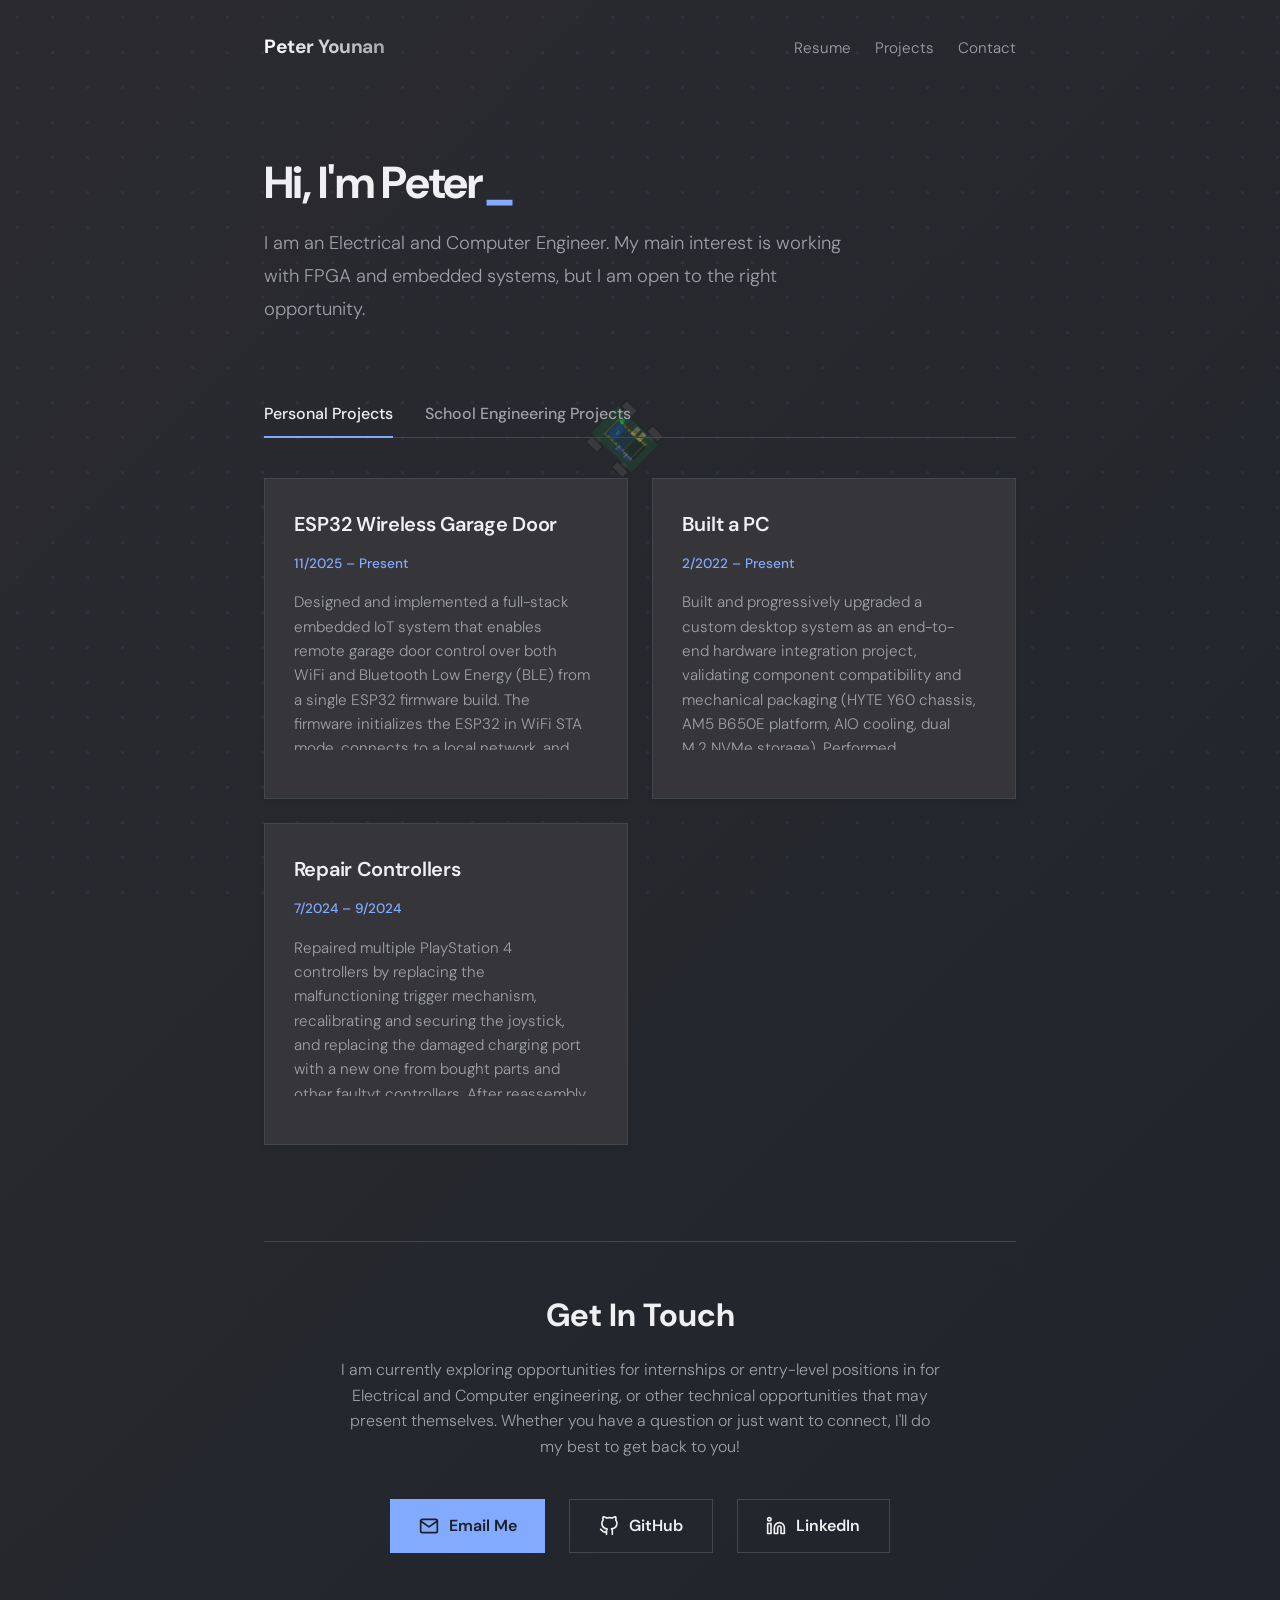
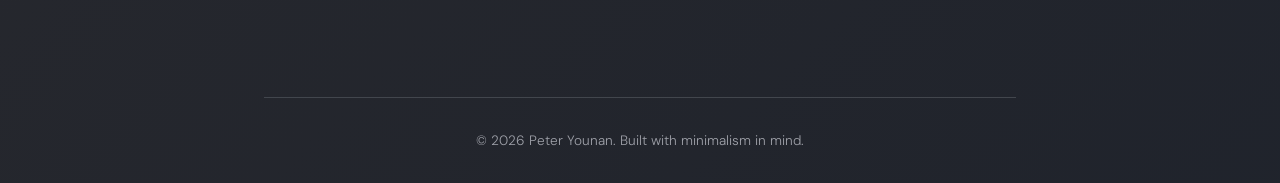
==== commit 8f806eac: "Add CAN Distance-Based Motor Control project" ====
--- a/index.html
+++ b/index.html
@@ -88,6 +88,19 @@
 
             <div class="tab-content" id="school">
                 <div class="project-grid">
+                    <div class="project-card">
+                        <h3>CAN Distance-Based Motor Control</h3>
+                        <p class="project-date">9/2026 &ndash; 10/2026</p>
+                        <p class="project-desc">Designed and built a dual-Arduino CAN bus system that dynamically
+                            adjusts motor speed based on real-time distance measurements. The first Arduino reads an
+                            ultrasonic distance sensor aimed at a sliding plate and transmits the data over CAN using
+                            MCP2515 transceiver boards. The second Arduino receives the CAN frames and maps the distance
+                            to a PWM motor speed&mdash;farther distances produce faster speeds, while closer distances
+                            slow the motor down. The project demonstrates real-time embedded communication, sensor
+                            integration, and closed-loop actuator control over a CAN network.</p>
+                        <a href="Midterm_Project_4520.pdf" target="_blank" rel="noopener noreferrer"
+                            class="project-link">Read Project Report &rarr;</a>
+                    </div>
                     <div class="project-card">
                         <h3>CAN Temperature Monitor</h3>
                         <p class="project-date">2/2026 - 4/2026</p>
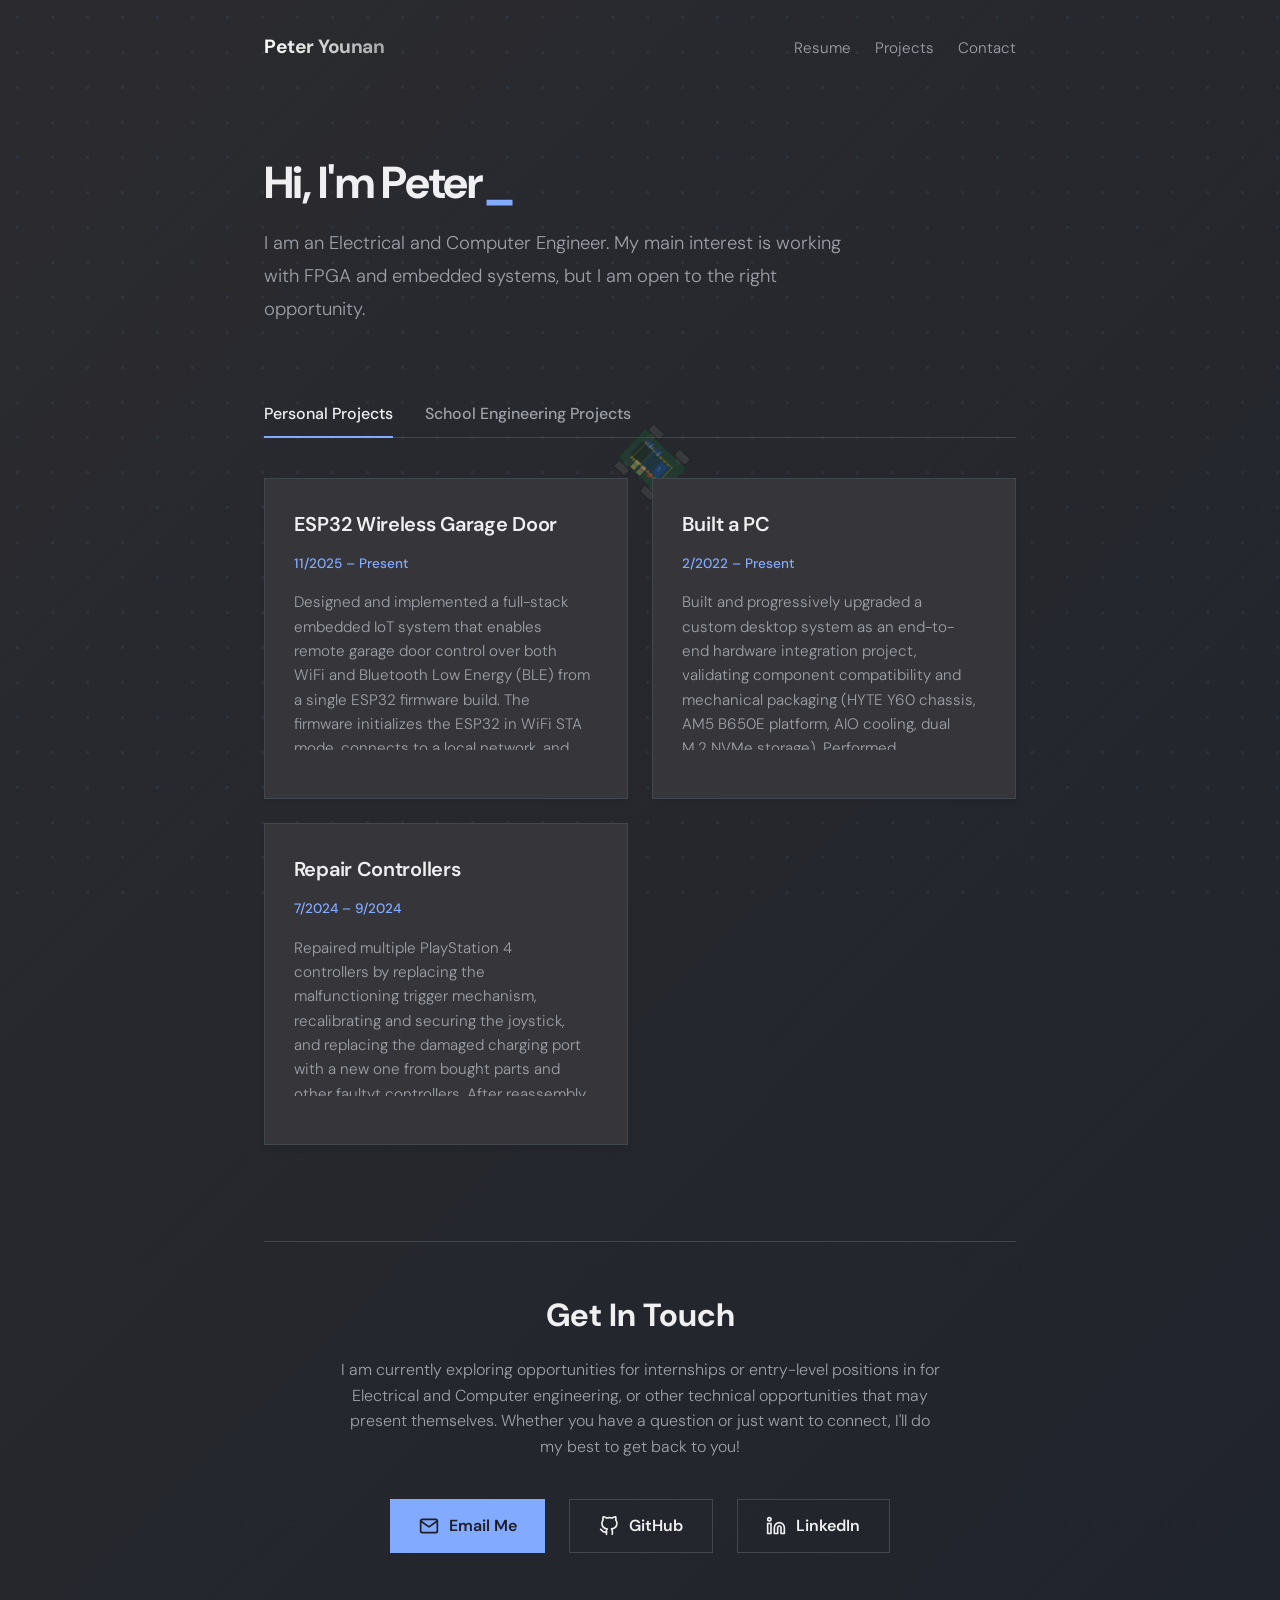
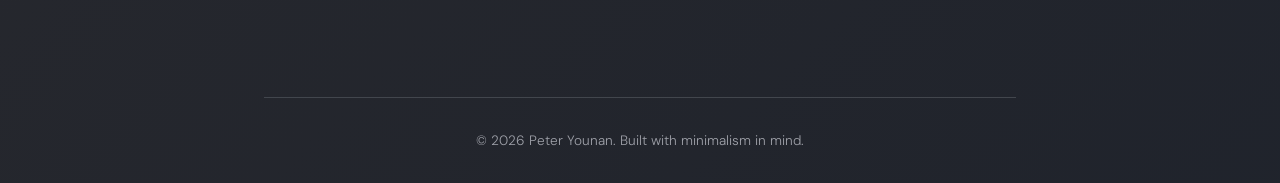
==== commit 088bb8ff: "Center circuit diagram, add clickable video link to PDF and site" ====
--- a/index.html
+++ b/index.html
@@ -98,8 +98,12 @@
                             to a PWM motor speed&mdash;farther distances produce faster speeds, while closer distances
                             slow the motor down. The project demonstrates real-time embedded communication, sensor
                             integration, and closed-loop actuator control over a CAN network.</p>
-                        <a href="Midterm_Project_4520.pdf" target="_blank" rel="noopener noreferrer"
-                            class="project-link">Read Project Report &rarr;</a>
+                        <div class="project-links-container">
+                            <a href="Midterm_Project_4520.pdf" target="_blank" rel="noopener noreferrer"
+                                class="project-link">Read Project Report &rarr;</a>
+                            <a href="https://youtube.com/shorts/CVVfN91MFhM?feature=share" target="_blank"
+                                rel="noopener noreferrer" class="project-link">Watch Video Demo &rarr;</a>
+                        </div>
                     </div>
                     <div class="project-card">
                         <h3>CAN Temperature Monitor</h3>
